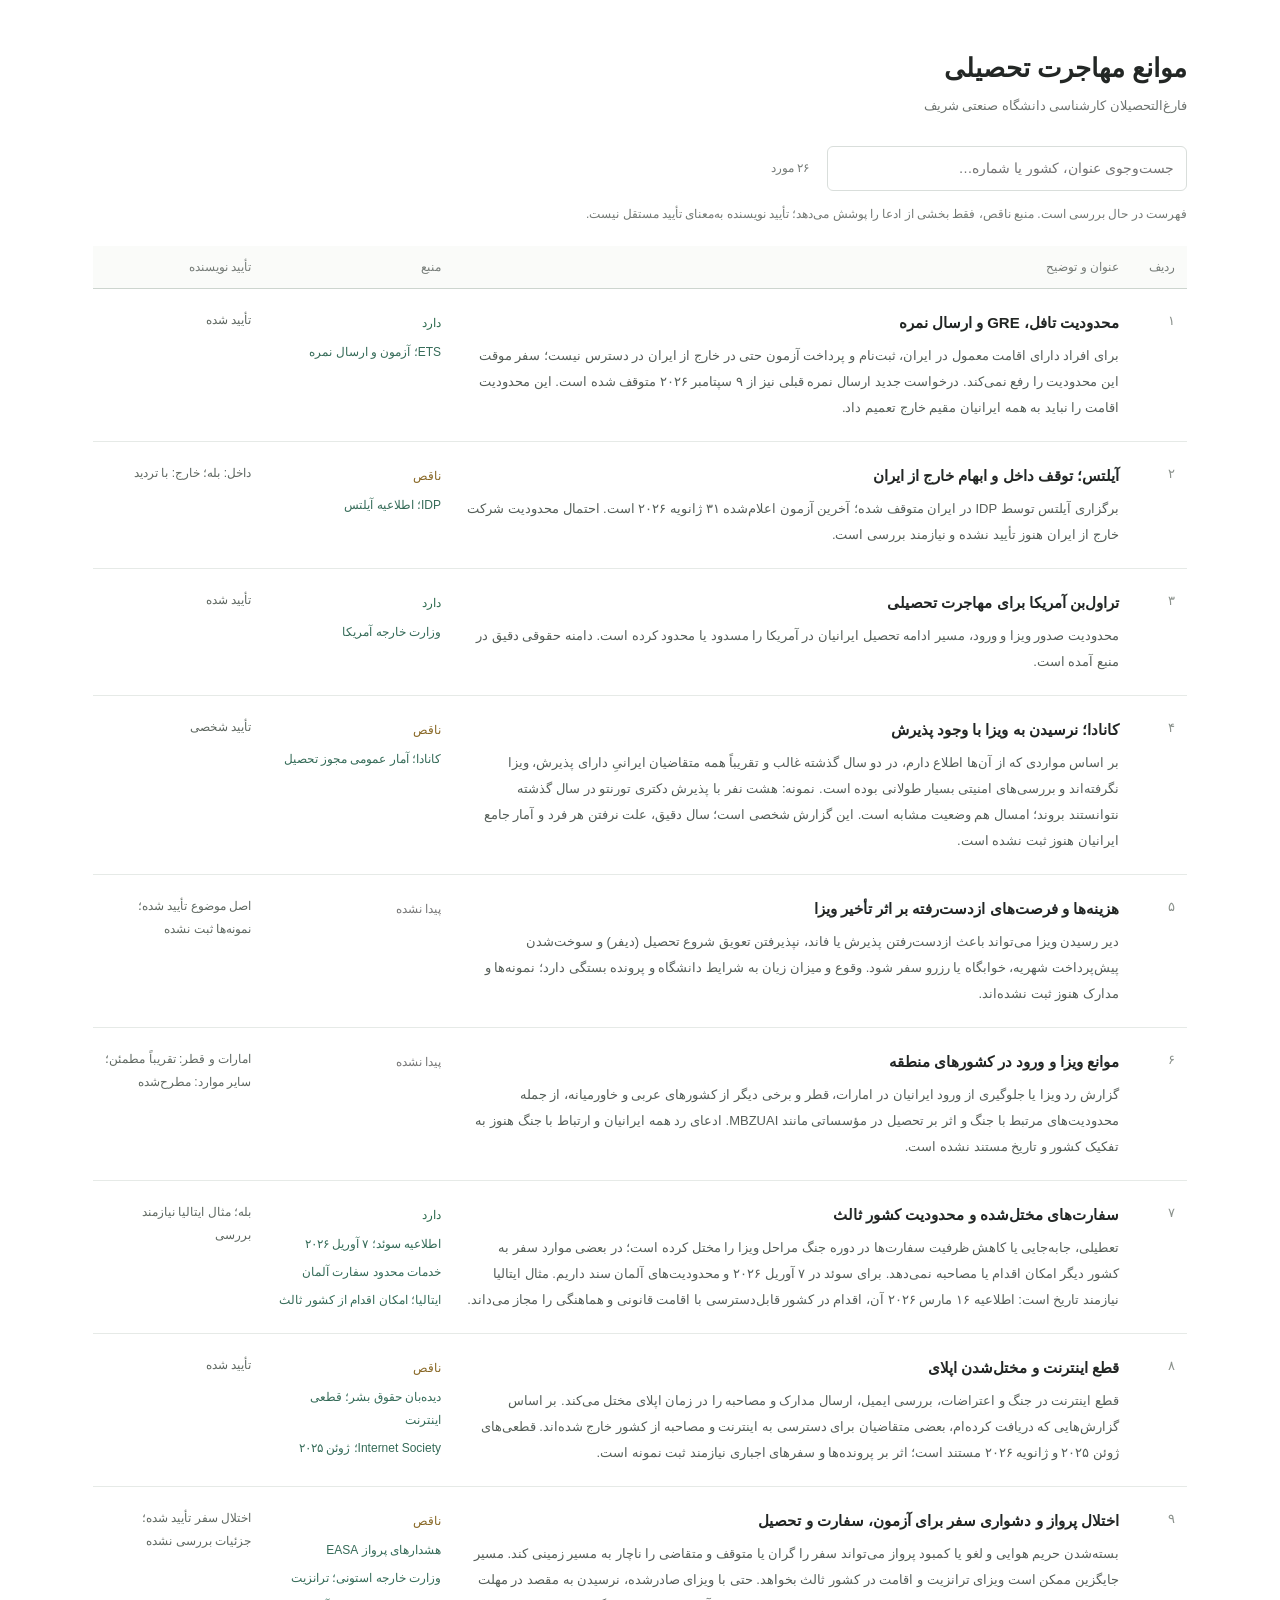
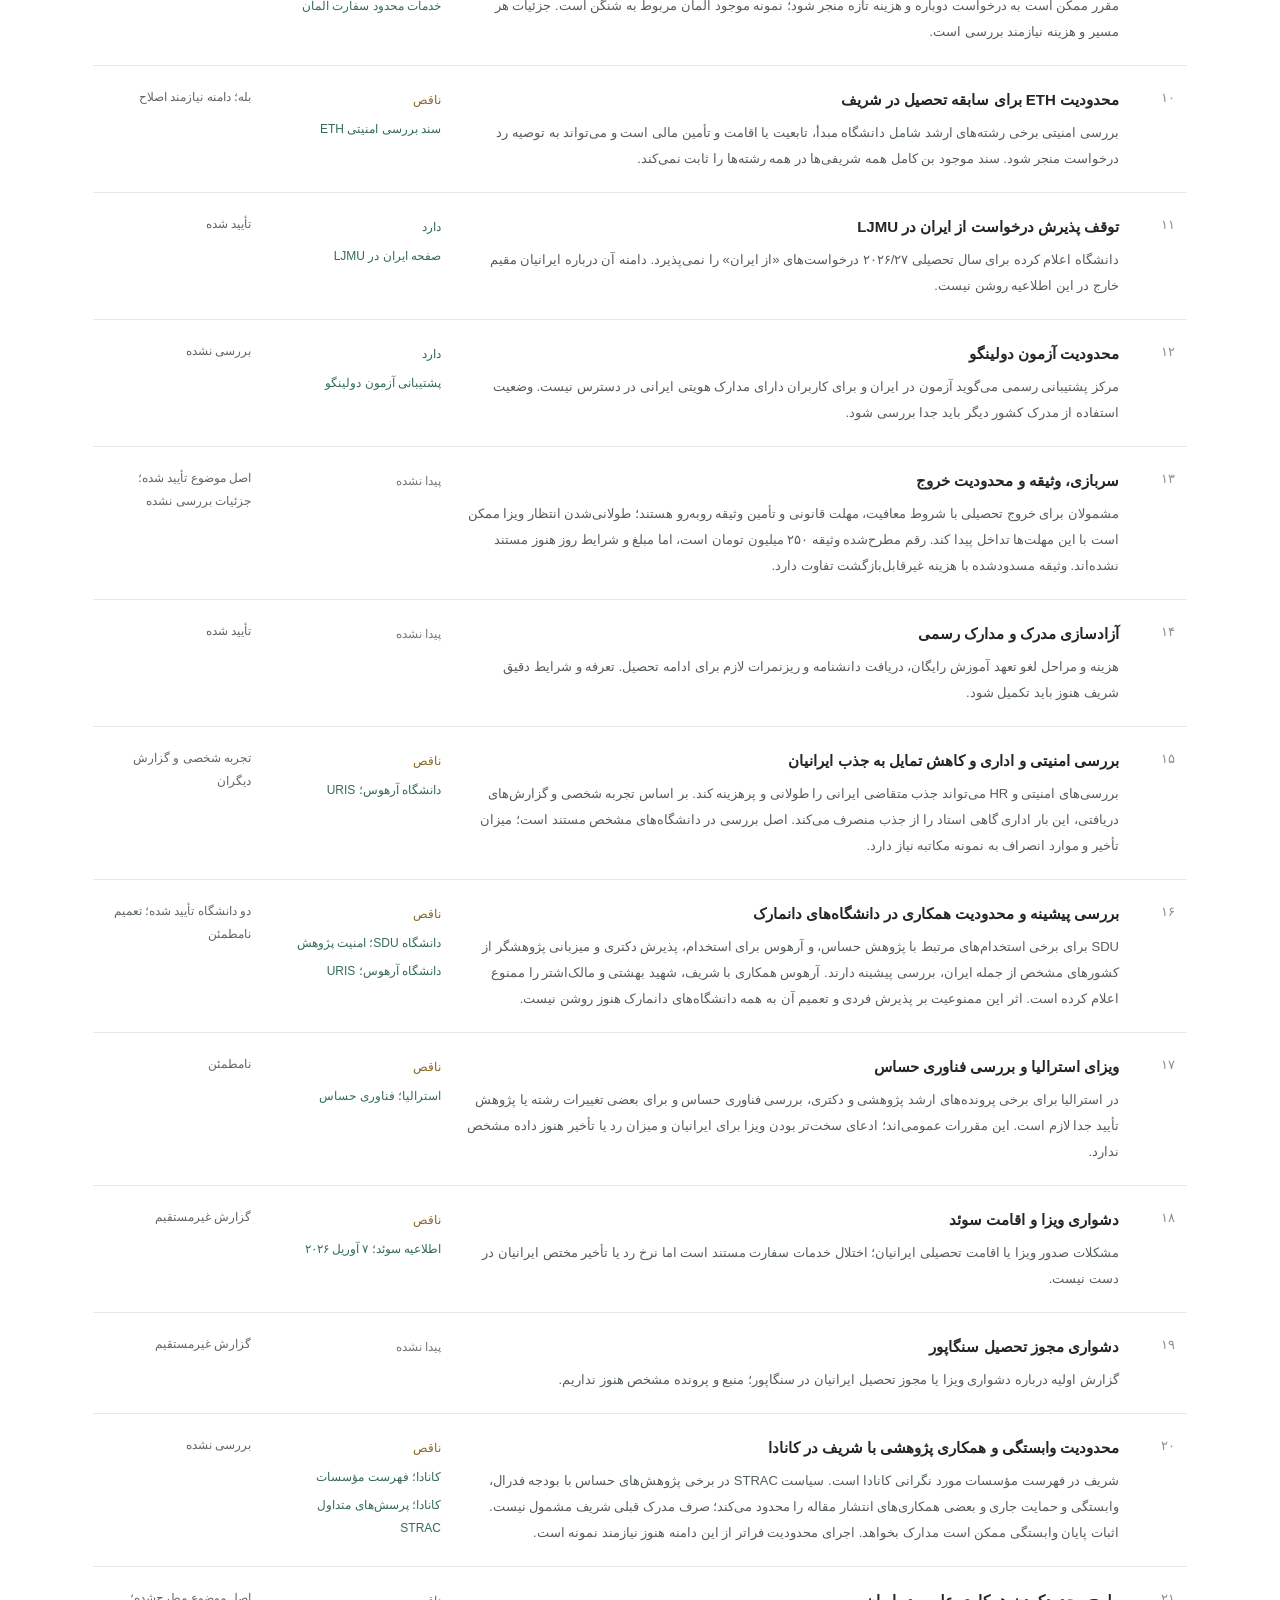
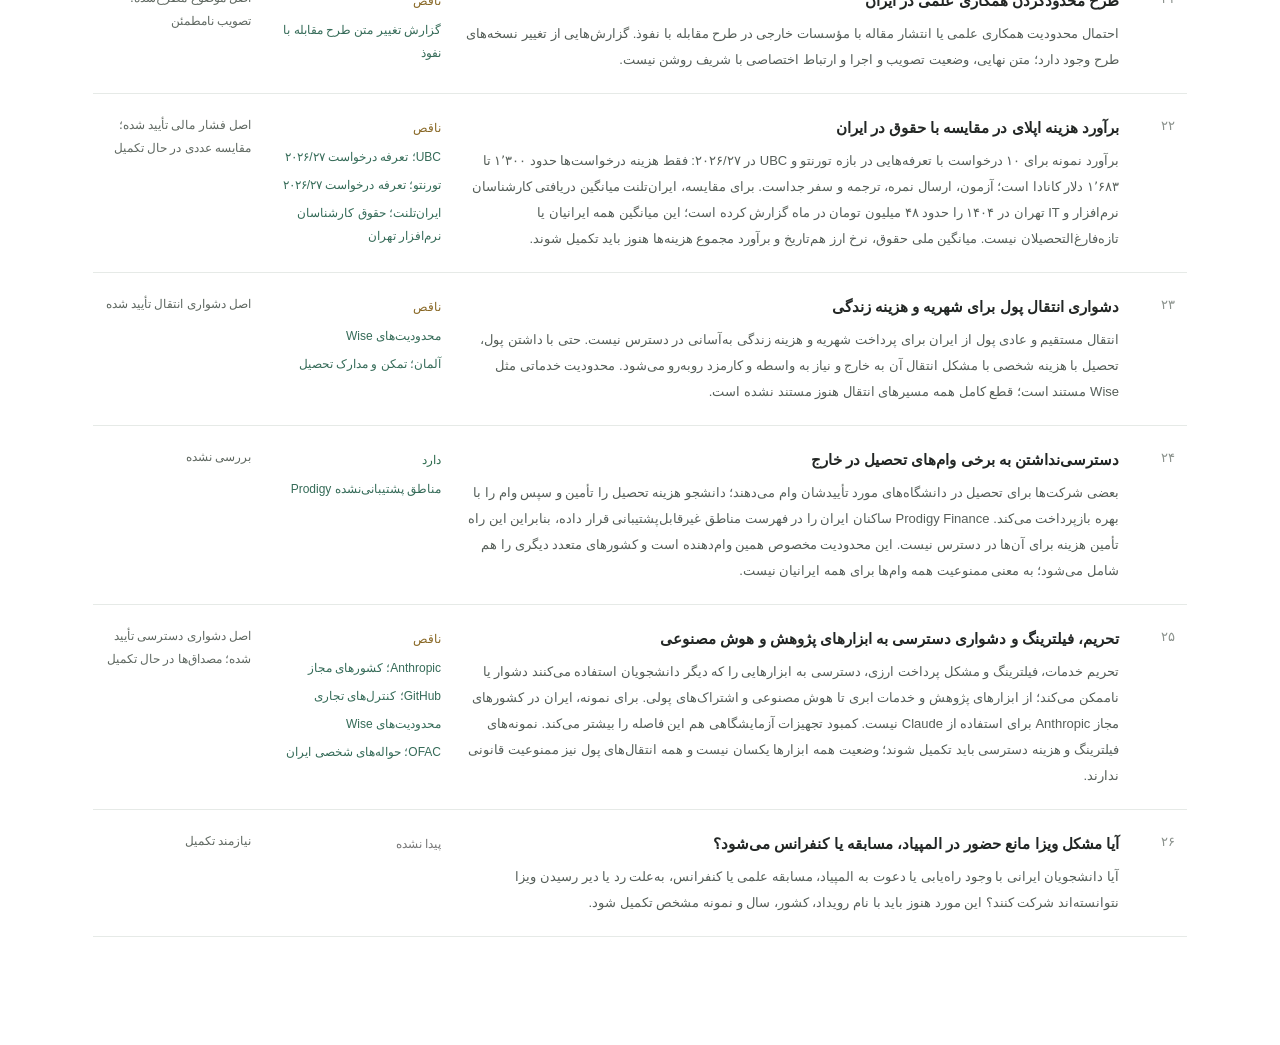
==== index.html @ e040405c "Add offline website and Persian reading guide" ====
<!doctype html>
<html lang="fa" dir="rtl"><head><meta charset="utf-8"><meta name="viewport" content="width=device-width, initial-scale=1"><meta name="description" content="موانع ادامه تحصیل فارغ‌التحصیلان شریف؛ منابع و وضعیت بررسی"><title>موانع مهاجرت تحصیلی</title><link rel="stylesheet" href="style.css"></head>
<body><main><header><h1>موانع مهاجرت تحصیلی</h1><p>فارغ‌التحصیلان کارشناسی دانشگاه صنعتی شریف</p></header>
<div class="toolbar"><label class="sr-only" for="search">جست‌وجو</label><input id="search" type="search" placeholder="جست‌وجوی عنوان، کشور یا شماره…" autocomplete="off"><span id="result-count" aria-live="polite"></span></div>
<p class="note">فهرست در حال بررسی است. منبع ناقص، فقط بخشی از ادعا را پوشش می‌دهد؛ تأیید نویسنده به‌معنای تأیید مستقل نیست.</p>
<table><thead><tr><th scope="col" class="num-col">ردیف</th><th scope="col">عنوان و توضیح</th><th scope="col" class="source-col">منبع</th><th scope="col" class="confirm-col">تأیید نویسنده</th></tr></thead><tbody id="list"></tbody></table><p id="empty" hidden>موردی پیدا نشد.</p>
</main><script src="data.js"></script><script src="app.js"></script></body></html>
---- style.css ----
*{box-sizing:border-box}body{margin:0;background:#fff;color:#232725;font-family:Tahoma,Arial,sans-serif;font-size:14px;line-height:1.9}main{max-width:1150px;margin:48px auto;padding:0 28px 60px}header{margin-bottom:28px}h1{font-size:26px;line-height:1.6;margin:0 0 4px}header p{margin:0;color:#6d736f;font-size:13px}.toolbar{display:flex;align-items:center;gap:18px;margin-bottom:12px}input{font:inherit;width:360px;max-width:100%;border:1px solid #d9dedb;border-radius:6px;padding:8px 12px;background:#fff;color:inherit}input:focus{outline:2px solid #729d8b;outline-offset:2px}#result-count{color:#757b77;font-size:12px;white-space:nowrap}.note{font-size:12px;color:#737974;margin:0 0 20px}table{width:100%;border-collapse:collapse;table-layout:fixed;text-align:right}th{font-size:12px;font-weight:400;color:#757b77;padding:10px 12px;border-bottom:1px solid #cdd5cf;background:#fafbf9}td{vertical-align:top;padding:20px 12px;border-bottom:1px solid #e6eae7}.num-col{width:56px}.source-col{width:190px}.confirm-col{width:170px}.number{color:#8a918c;font-size:13px}h2{font-size:15px;line-height:1.8;margin:0 0 7px}td p{margin:0;font-size:13px;color:#555e58;line-height:2}.status{font-size:12px;display:inline-block;margin-bottom:6px}.has-source{color:#2c6a4d}.partial{color:#876623}.missing{color:#777}.source-links{display:grid;gap:5px}.source-links a{font-size:12px;color:#356b58;text-decoration:none;text-underline-offset:4px}.source-links a:hover{text-decoration:underline}.confirmation{font-size:12px;color:#5f6861}tr:target{background:#f4f8f3}.sr-only{position:absolute;width:1px;height:1px;padding:0;margin:-1px;overflow:hidden;clip:rect(0,0,0,0);white-space:nowrap;border:0}[hidden]{display:none!important}#empty{color:#737974;text-align:center;padding:24px}@media(max-width:700px){main{margin:26px auto;padding:0 18px 40px}h1{font-size:22px}.toolbar{gap:10px}input{min-width:0;flex:1}table,tbody{display:block}thead{display:none}tr{display:grid;grid-template-columns:30px minmax(0,1fr);padding:18px 0;border-bottom:1px solid #e0e6e1}td{border:0;padding:0}td.number{grid-row:1 / 4;padding-top:2px}td.content{margin-bottom:12px}td.source,td.confirmation{grid-column:2;margin-top:8px}td.source::before{content:'منبع: ';font-size:12px;color:#737974}td.confirmation::before{content:'تأیید نویسنده: ';color:#737974}h2{font-size:14px}}@media print{main{margin:0;padding:0}.toolbar{display:none}.source-col{width:150px}.confirm-col{width:120px}td{padding:12px 8px}tr{break-inside:avoid}a{color:#222!important}}
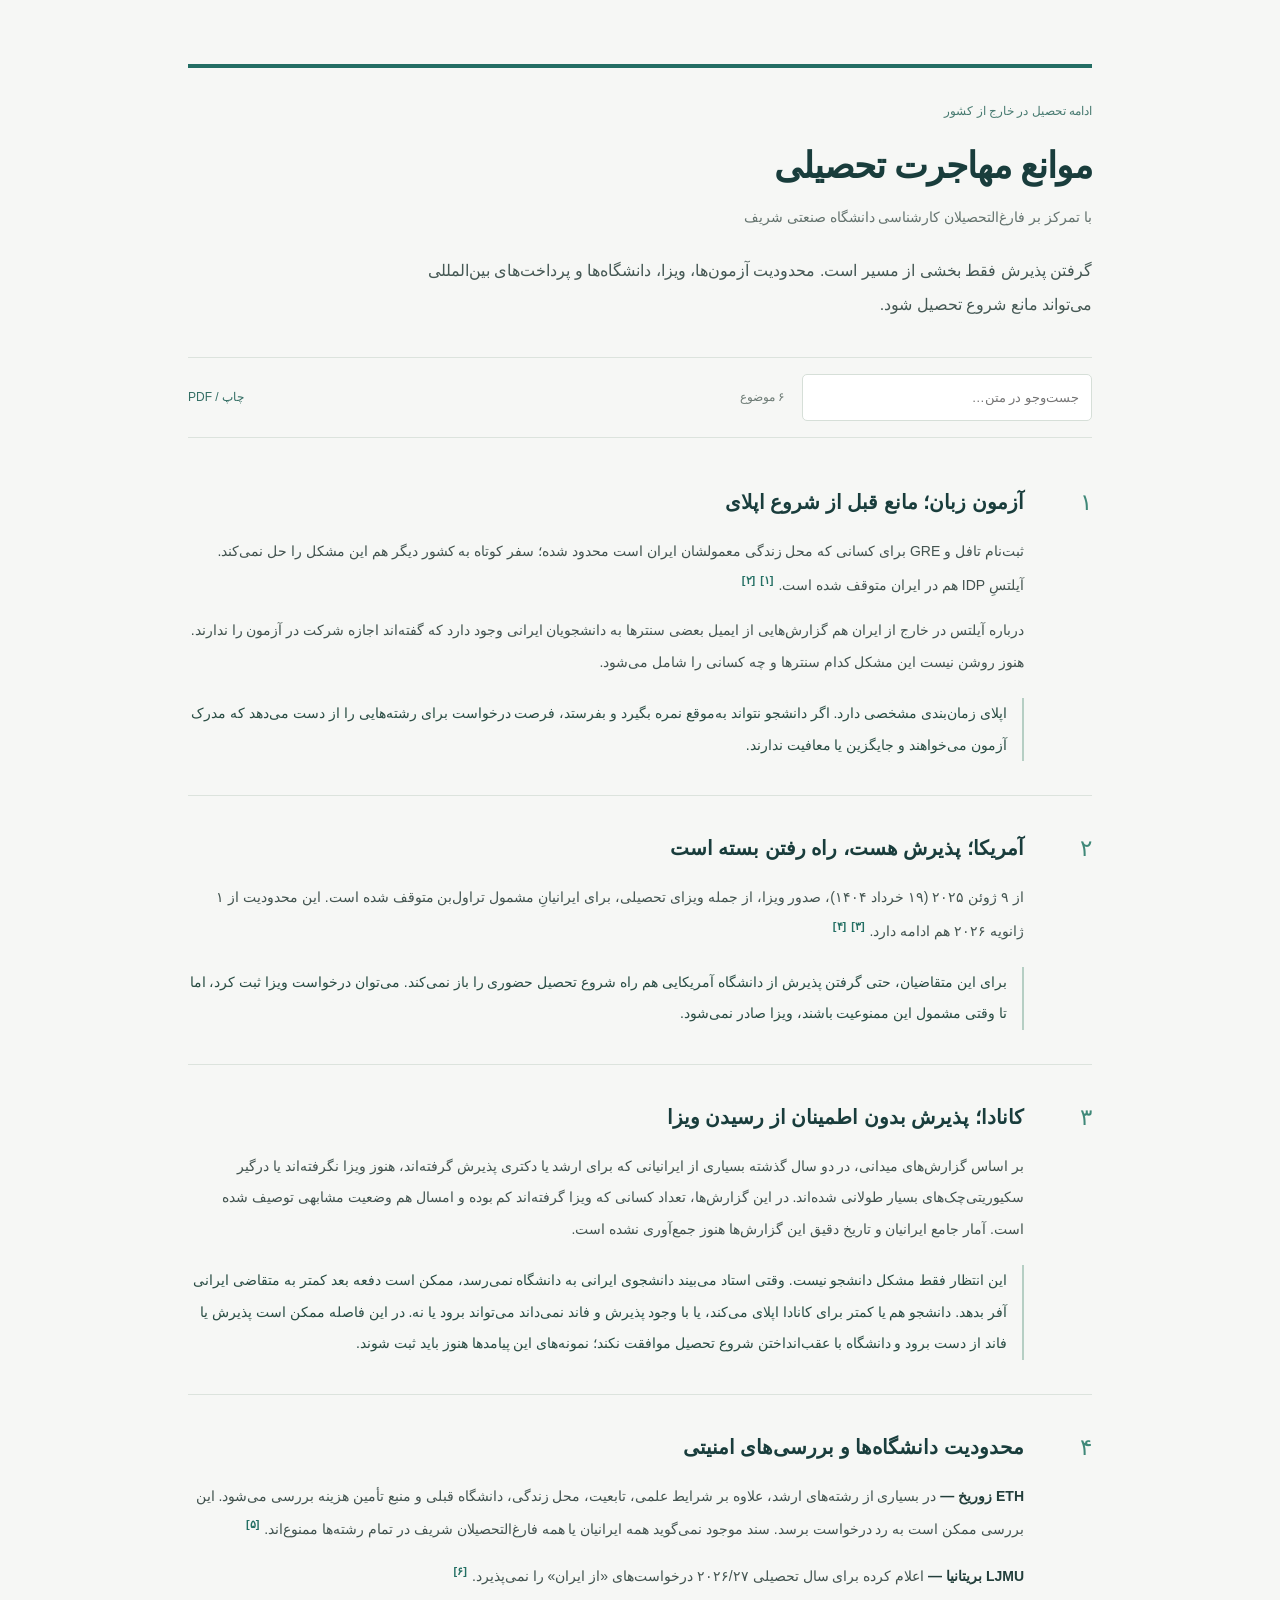
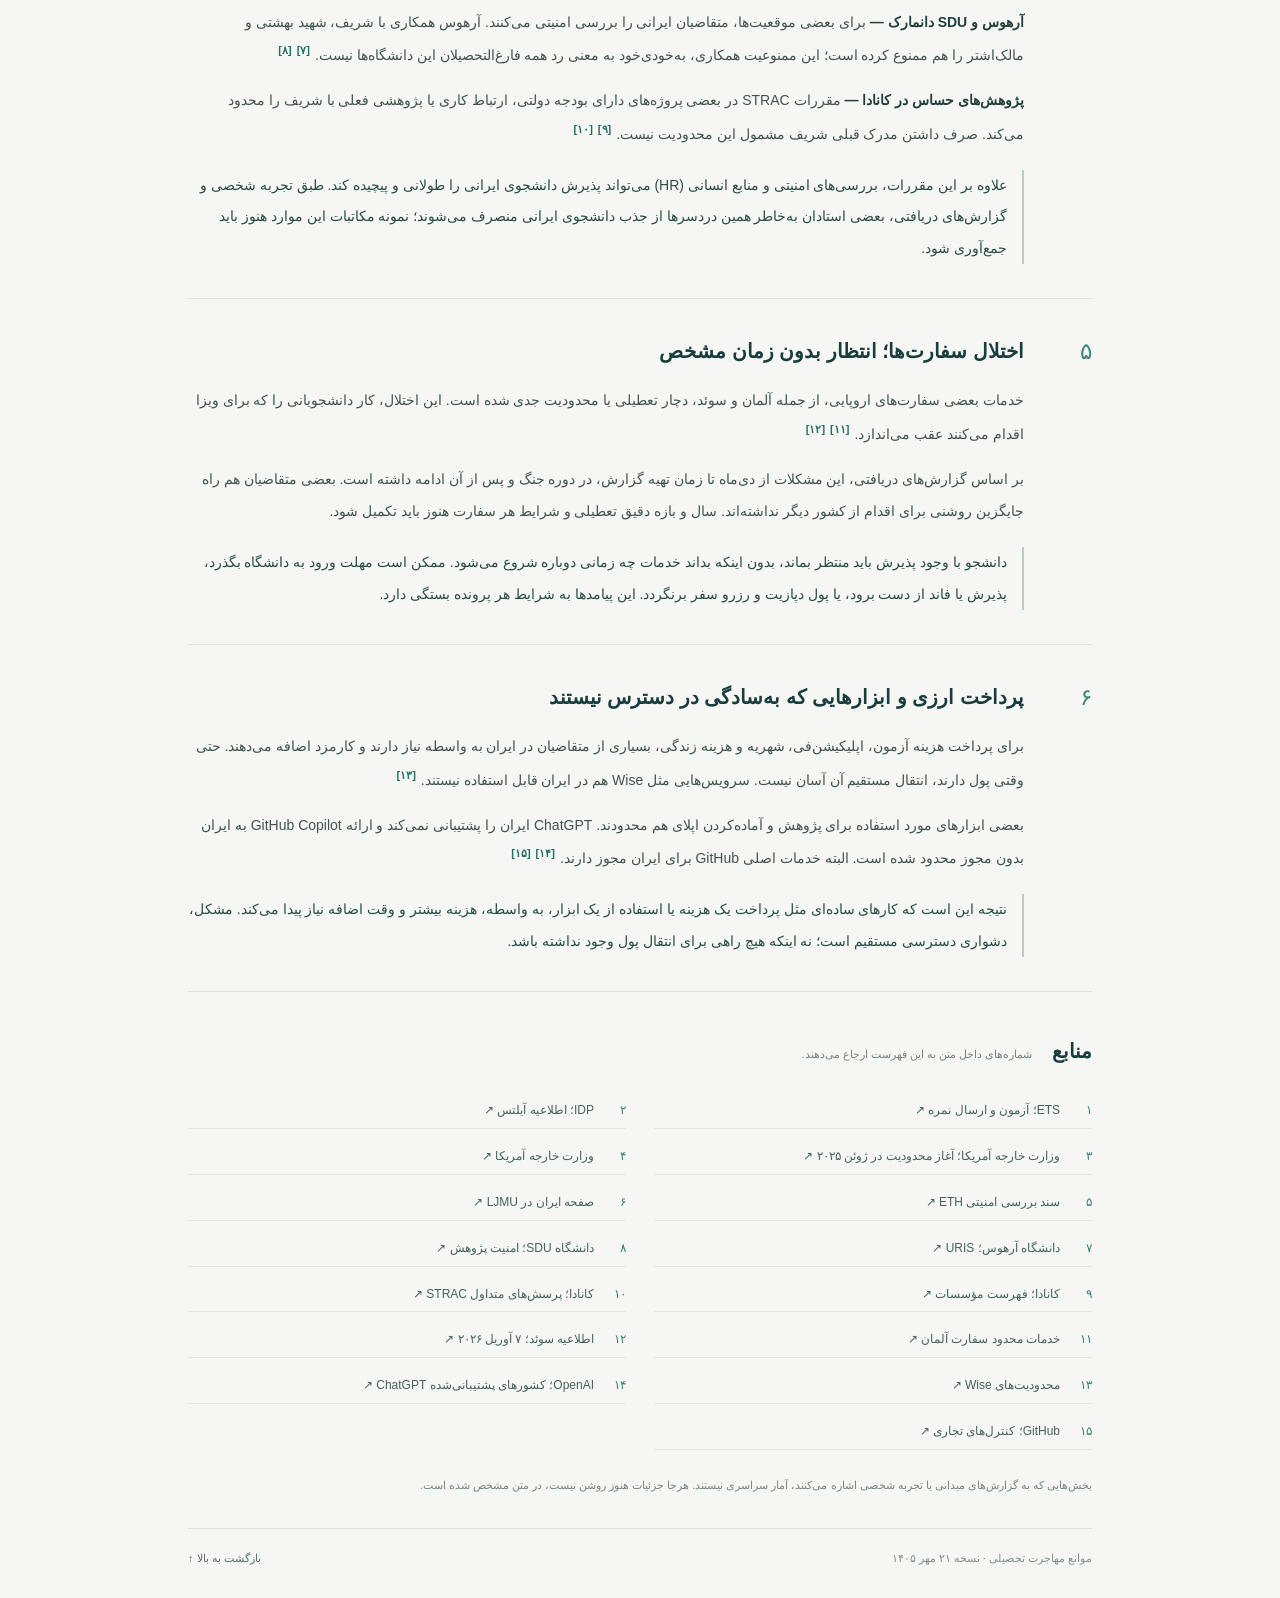
==== commit ada6d128: "Simplify Persian text and add numbered references" ====
--- a/index.html
+++ b/index.html
@@ -1,7 +1,7 @@
 <!doctype html>
-<html lang="fa" dir="rtl"><head><meta charset="utf-8"><meta name="viewport" content="width=device-width, initial-scale=1"><meta name="description" content="موانع ادامه تحصیل فارغ‌التحصیلان شریف؛ منابع و وضعیت بررسی"><title>موانع مهاجرت تحصیلی</title><link rel="stylesheet" href="style.css"></head>
-<body><main><header><h1>موانع مهاجرت تحصیلی</h1><p>فارغ‌التحصیلان کارشناسی دانشگاه صنعتی شریف</p></header>
-<div class="toolbar"><label class="sr-only" for="search">جست‌وجو</label><input id="search" type="search" placeholder="جست‌وجوی عنوان، کشور یا شماره…" autocomplete="off"><span id="result-count" aria-live="polite"></span></div>
-<p class="note">فهرست در حال بررسی است. منبع ناقص، فقط بخشی از ادعا را پوشش می‌دهد؛ تأیید نویسنده به‌معنای تأیید مستقل نیست.</p>
-<table><thead><tr><th scope="col" class="num-col">ردیف</th><th scope="col">عنوان و توضیح</th><th scope="col" class="source-col">منبع</th><th scope="col" class="confirm-col">تأیید نویسنده</th></tr></thead><tbody id="list"></tbody></table><p id="empty" hidden>موردی پیدا نشد.</p>
-</main><script src="data.js"></script><script src="app.js"></script></body></html>+<html lang="fa" dir="rtl"><head><meta charset="utf-8"><meta name="viewport" content="width=device-width, initial-scale=1"><meta name="description" content="شش مانع پیش روی دانشجویان ایرانی برای ادامه تحصیل در خارج؛ همراه با توضیح روشن و منابع"><title>موانع مهاجرت تحصیلی</title><link rel="stylesheet" href="style.css"></head>
+<body><main id="top"><header class="intro"><span class="eyebrow">ادامه تحصیل در خارج از کشور</span><h1>موانع مهاجرت تحصیلی</h1><p class="subtitle">با تمرکز بر فارغ‌التحصیلان کارشناسی دانشگاه صنعتی شریف</p><p class="lead">گرفتن پذیرش فقط بخشی از مسیر است. محدودیت آزمون‌ها، ویزا، دانشگاه‌ها و پرداخت‌های بین‌المللی می‌تواند مانع شروع تحصیل شود.</p></header>
+<div class="toolbar"><label class="sr-only" for="search">جست‌وجو</label><input id="search" type="search" placeholder="جست‌وجو در متن…" autocomplete="off"><span id="result-count" aria-live="polite"></span><button id="print" type="button">چاپ / PDF</button></div>
+<section id="list" aria-label="موانع ادامه تحصیل"></section><p id="empty" hidden>موردی پیدا نشد.</p>
+<section class="references" aria-labelledby="references-heading"><div class="section-heading"><h2 id="references-heading">منابع</h2><span>شماره‌های داخل متن به این فهرست ارجاع می‌دهند.</span></div><ol id="references"></ol><p class="source-note">بخش‌هایی که به گزارش‌های میدانی یا تجربه شخصی اشاره می‌کنند، آمار سراسری نیستند. هرجا جزئیات هنوز روشن نیست، در متن مشخص شده است.</p></section>
+<footer><span>موانع مهاجرت تحصیلی · نسخه ۲۱ مهر ۱۴۰۵</span><a href="#top">بازگشت به بالا ↑</a></footer></main><script src="data.js"></script><script src="app.js"></script></body></html>
--- a/style.css
+++ b/style.css
@@ -1 +1 @@
-*{box-sizing:border-box}body{margin:0;background:#fff;color:#232725;font-family:Tahoma,Arial,sans-serif;font-size:14px;line-height:1.9}main{max-width:1150px;margin:48px auto;padding:0 28px 60px}header{margin-bottom:28px}h1{font-size:26px;line-height:1.6;margin:0 0 4px}header p{margin:0;color:#6d736f;font-size:13px}.toolbar{display:flex;align-items:center;gap:18px;margin-bottom:12px}input{font:inherit;width:360px;max-width:100%;border:1px solid #d9dedb;border-radius:6px;padding:8px 12px;background:#fff;color:inherit}input:focus{outline:2px solid #729d8b;outline-offset:2px}#result-count{color:#757b77;font-size:12px;white-space:nowrap}.note{font-size:12px;color:#737974;margin:0 0 20px}table{width:100%;border-collapse:collapse;table-layout:fixed;text-align:right}th{font-size:12px;font-weight:400;color:#757b77;padding:10px 12px;border-bottom:1px solid #cdd5cf;background:#fafbf9}td{vertical-align:top;padding:20px 12px;border-bottom:1px solid #e6eae7}.num-col{width:56px}.source-col{width:190px}.confirm-col{width:170px}.number{color:#8a918c;font-size:13px}h2{font-size:15px;line-height:1.8;margin:0 0 7px}td p{margin:0;font-size:13px;color:#555e58;line-height:2}.status{font-size:12px;display:inline-block;margin-bottom:6px}.has-source{color:#2c6a4d}.partial{color:#876623}.missing{color:#777}.source-links{display:grid;gap:5px}.source-links a{font-size:12px;color:#356b58;text-decoration:none;text-underline-offset:4px}.source-links a:hover{text-decoration:underline}.confirmation{font-size:12px;color:#5f6861}tr:target{background:#f4f8f3}.sr-only{position:absolute;width:1px;height:1px;padding:0;margin:-1px;overflow:hidden;clip:rect(0,0,0,0);white-space:nowrap;border:0}[hidden]{display:none!important}#empty{color:#737974;text-align:center;padding:24px}@media(max-width:700px){main{margin:26px auto;padding:0 18px 40px}h1{font-size:22px}.toolbar{gap:10px}input{min-width:0;flex:1}table,tbody{display:block}thead{display:none}tr{display:grid;grid-template-columns:30px minmax(0,1fr);padding:18px 0;border-bottom:1px solid #e0e6e1}td{border:0;padding:0}td.number{grid-row:1 / 4;padding-top:2px}td.content{margin-bottom:12px}td.source,td.confirmation{grid-column:2;margin-top:8px}td.source::before{content:'منبع: ';font-size:12px;color:#737974}td.confirmation::before{content:'تأیید نویسنده: ';color:#737974}h2{font-size:14px}}@media print{main{margin:0;padding:0}.toolbar{display:none}.source-col{width:150px}.confirm-col{width:120px}td{padding:12px 8px}tr{break-inside:avoid}a{color:#222!important}}+*{box-sizing:border-box}html{scroll-behavior:smooth;scroll-padding-top:24px}body{margin:0;background:#f6f7f5;color:#263b3b;font:15px/2.15 Tahoma,Arial,sans-serif}main{max-width:980px;margin:0 auto;padding:64px 38px 28px}.intro{border-top:4px solid #246e64;padding-top:26px;margin-bottom:34px}.eyebrow{color:#477a70;font-size:12px}h1{font-size:36px;line-height:1.65;letter-spacing:-1px;margin:10px 0 6px;color:#193d3c}.subtitle{font-size:14px;color:#64736e;margin:0}.lead{max-width:710px;font-size:16px;color:#455854;margin:22px 0 0}.toolbar{display:flex;align-items:center;gap:18px;padding:16px 0;border-top:1px solid #dce3dd;border-bottom:1px solid #dce3dd;margin-bottom:12px}input{font:inherit;font-size:13px;background:#fff;border:1px solid #d6dfd8;border-radius:5px;padding:9px 12px;width:290px;min-width:0}input:focus,button:focus-visible,a:focus-visible{outline:2px solid #3d8977;outline-offset:4px}button{font:inherit;font-size:12px;cursor:pointer;border:0;background:none;color:#336e64;padding:7px 0;margin-right:auto}#result-count{font-size:12px;color:#6d7b75;white-space:nowrap}.article{display:grid;grid-template-columns:48px minmax(0,1fr);gap:20px;padding:34px 0;border-bottom:1px solid #dce3dd}.number{color:#3f8878;font-size:23px;font-weight:400;line-height:1.6;font-variant-numeric:tabular-nums}.article h2{font-size:20px;line-height:1.8;margin:0 0 16px;color:#193d3c}.article p{margin:0 0 14px;color:#42534f;font-size:14px;line-height:2.25}.article p:last-child{margin-bottom:0}.article .effect{border-right:2px solid #b6cfc4;padding-right:15px;color:#294c43;margin-top:20px}.article strong{color:#233f3b;font-weight:700}.cite{font-size:11px;color:#236f63;white-space:nowrap;text-decoration:none;margin-right:5px;vertical-align:super;font-weight:700}.cite:hover{text-decoration:underline}.references{padding-top:38px}.section-heading{display:flex;align-items:baseline;gap:20px}.section-heading h2{margin:0;font-size:20px;color:#193d3c}.section-heading span{font-size:11px;color:#78837e}ol{margin:20px 0 0;padding:0;list-style:none;display:grid;grid-template-columns:1fr 1fr;gap:10px 28px;counter-reset:ref}.references li{counter-increment:ref;display:flex;gap:8px;font-size:12px;line-height:1.9;padding:6px 0;border-bottom:1px solid #e4e9e3;scroll-margin-top:25px}.references li::before{content:attr(data-number);color:#3b7f6f;min-width:24px}.references a{color:#45625a;text-decoration:none}.references a:hover{text-decoration:underline}.references li:target{background:#e3eee7;outline:5px solid #e3eee7}.source-note{font-size:11px;color:#7a857f;margin-top:24px;line-height:2}footer{display:flex;justify-content:space-between;gap:15px;font-size:11px;color:#819087;border-top:1px solid #dce3dd;margin-top:32px;padding-top:18px}footer a{color:#54746a;text-decoration:none}.sr-only{position:absolute;width:1px;height:1px;padding:0;margin:-1px;overflow:hidden;clip:rect(0,0,0,0);white-space:nowrap;border:0}[hidden]{display:none!important}#empty{padding:30px 0;text-align:center;color:#68776f}@media(max-width:600px){main{padding:28px 20px 24px}h1{font-size:28px}.lead{font-size:14px}.toolbar{gap:10px;flex-wrap:wrap}input{flex:1;width:180px}.article{grid-template-columns:28px minmax(0,1fr);gap:12px;padding:26px 0}.number{font-size:19px}.article h2{font-size:17px}.article p{font-size:13px}.section-heading{display:block}.section-heading span{display:block;margin-top:5px}ol{grid-template-columns:1fr}footer{font-size:10px}}@media print{body{background:#fff;color:#222}main{max-width:none;padding:0}.toolbar,footer a{display:none}.intro{margin-bottom:15px;padding-top:12px}h1{font-size:28px}.article{padding:20px 0;gap:12px;grid-template-columns:32px 1fr}.article h2{break-after:avoid;font-size:17px}.article p{font-size:11px;orphans:3;widows:3}.references li{break-inside:avoid}.cite{color:#222}a{color:#222}footer{margin-top:20px}.references{padding-top:20px}}
